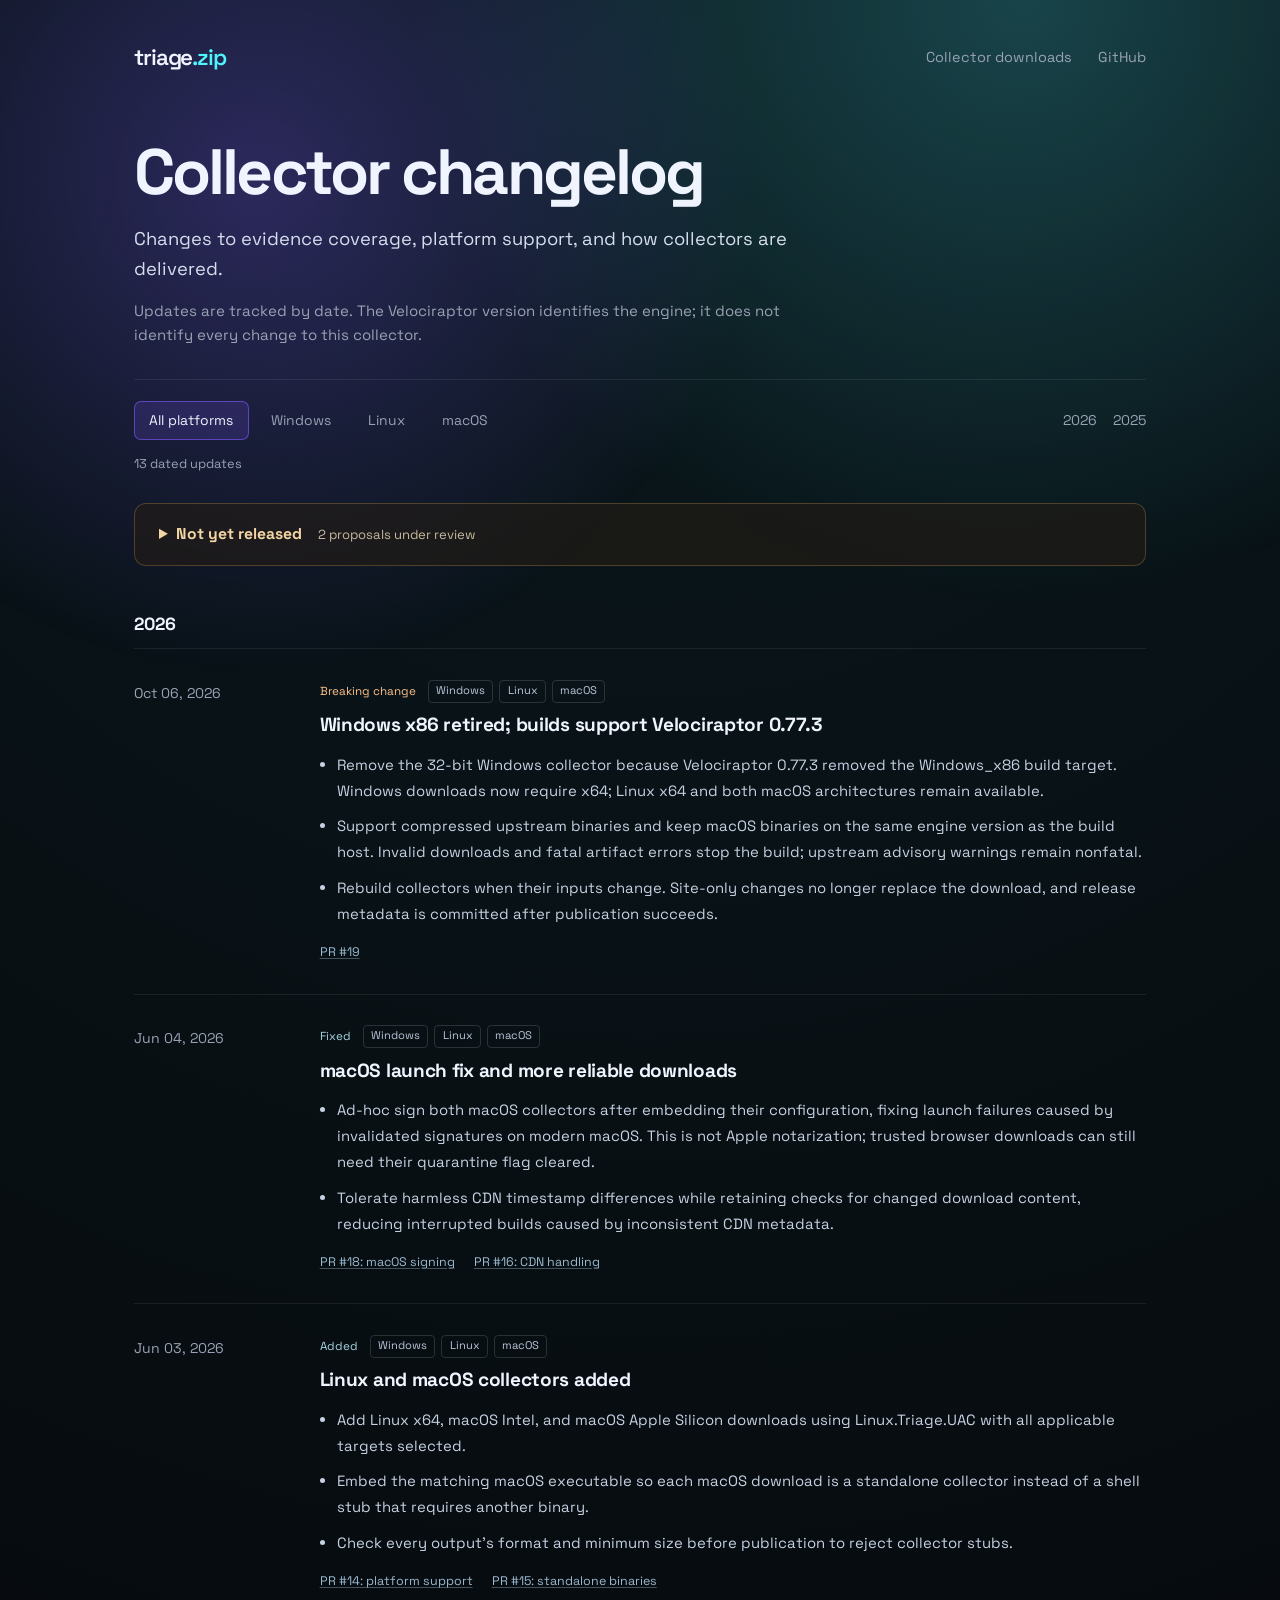
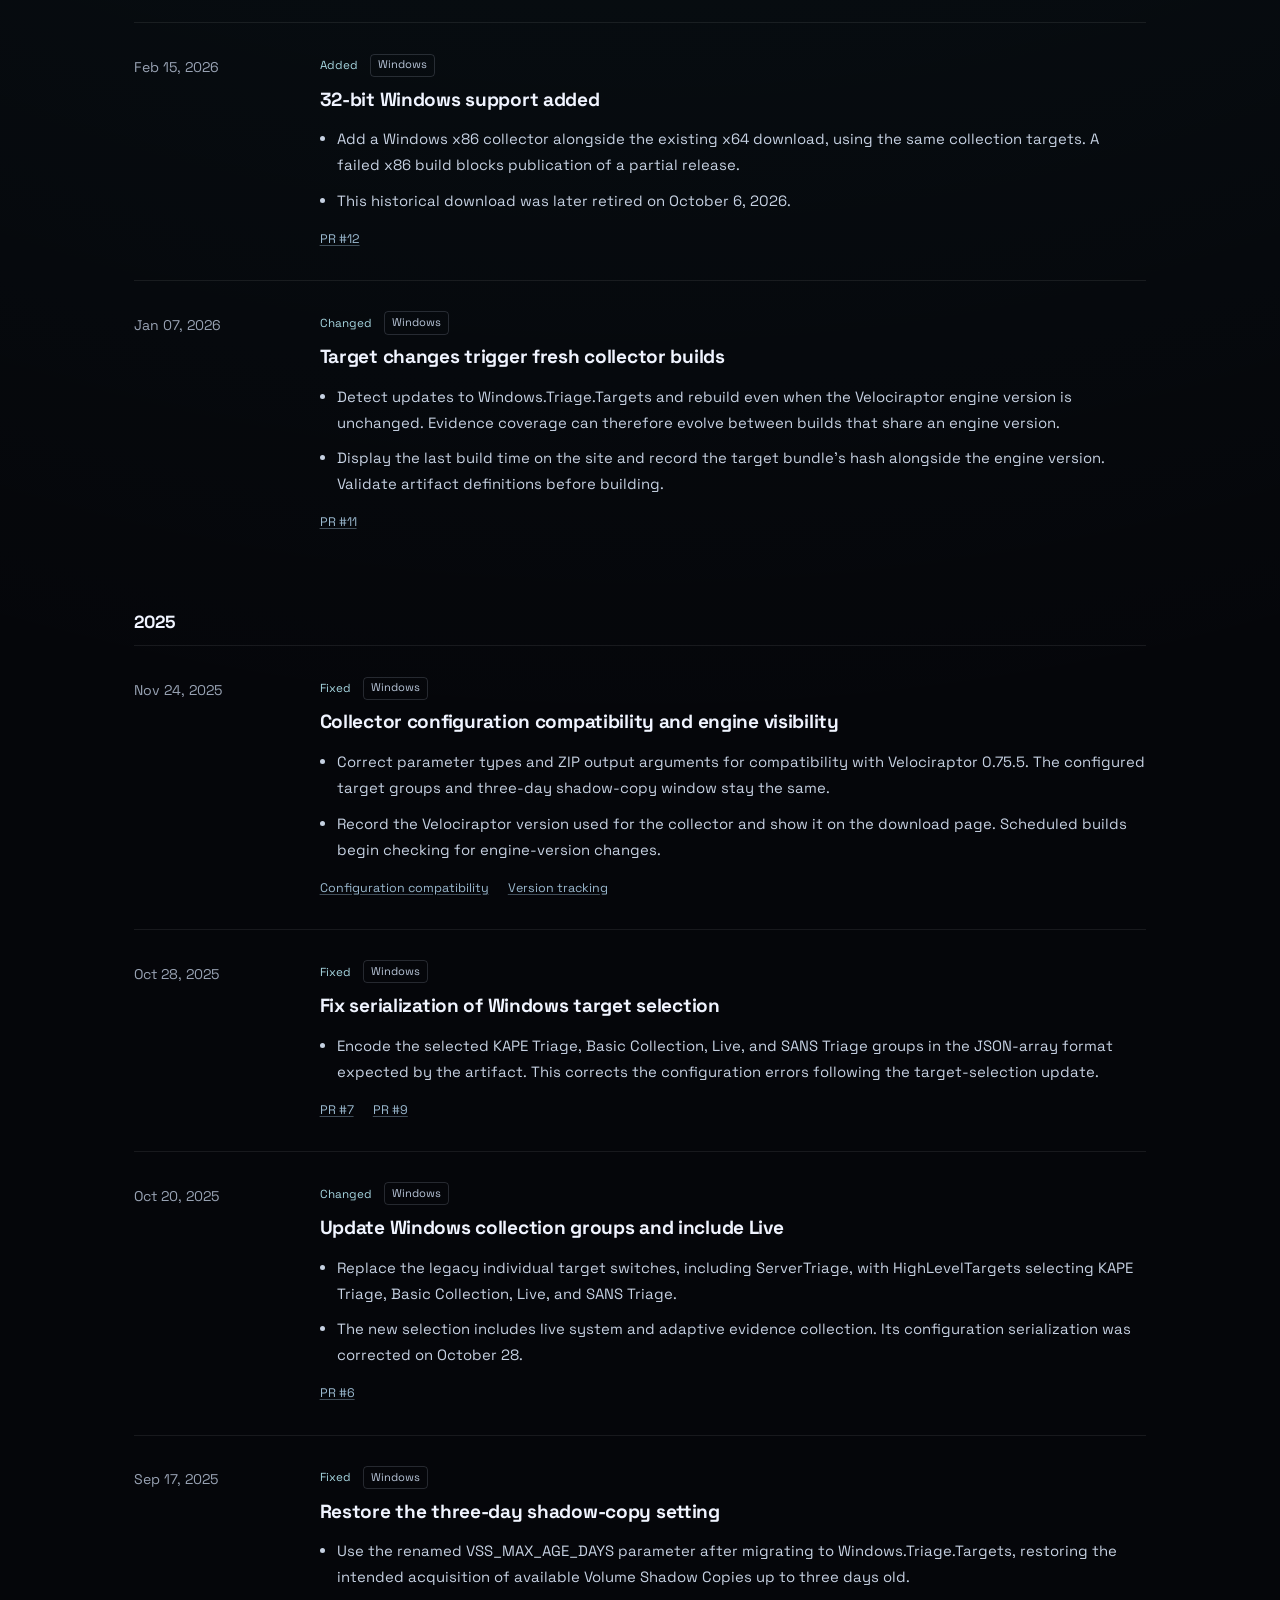
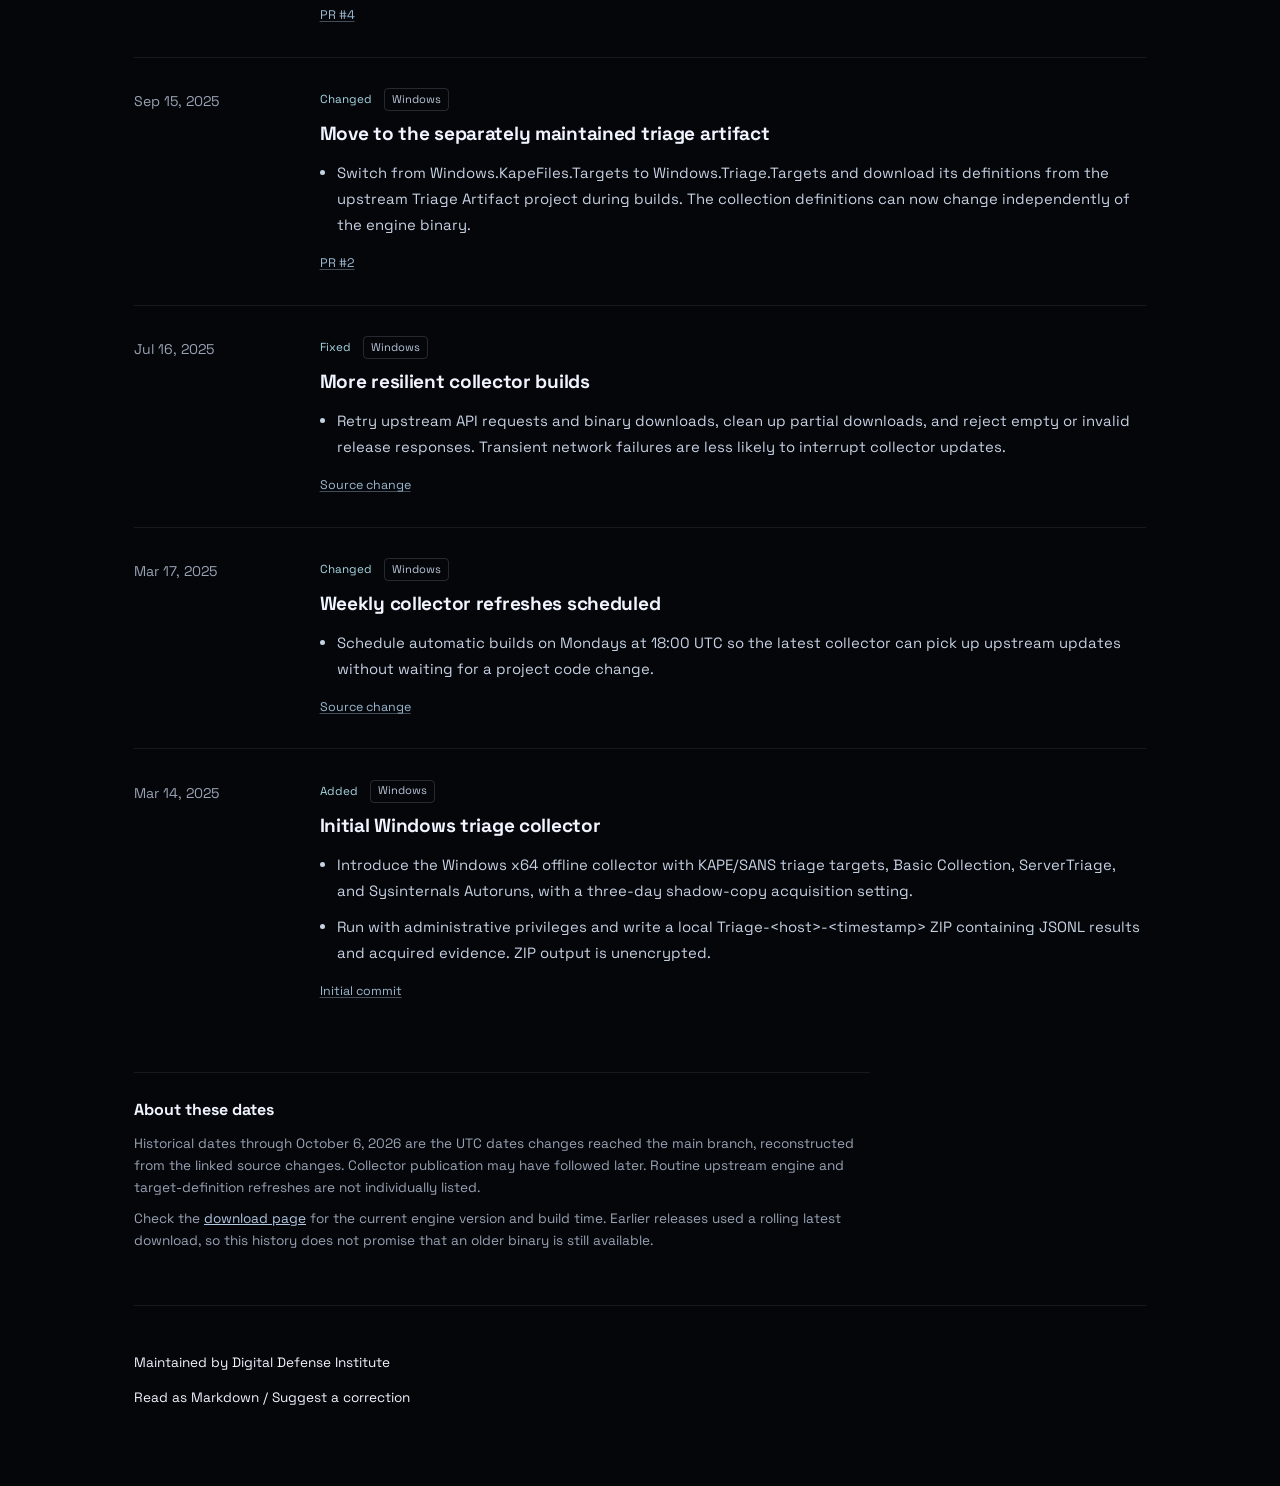
==== changelog.html @ f21c5de2 "Add date-based collector changelog to the hosted site" ====
<!DOCTYPE html>
<!-- Generated by site/render_changelog.py from data/changelog.json. -->
<html lang="en">
<head>
  <meta charset="UTF-8">
  <meta name="viewport" content="width=device-width, initial-scale=1.0">
  <meta name="description" content="Dated changes to triage.zip collector coverage, platform support, and release behavior.">
  <title>Collector changelog | triage.zip</title>
  <link rel="stylesheet" href="css/styles.css">
  <link rel="stylesheet" href="css/changelog.css">
</head>
<body>
  <div class="background-accent"></div>
  <div class="container changelog-container">
    <nav class="changelog-nav" aria-label="Main navigation">
      <a class="changelog-brand" href="index.html">triage<span>.zip</span></a>
      <div><a href="index.html">Collector downloads</a><a href="https://github.com/Digital-Defense-Institute/triage.zip">GitHub</a></div>
    </nav>
    <main id="main-content">
      <header class="changelog-header">
        <h1>Collector changelog</h1>
        <p class="changelog-lede">Changes to evidence coverage, platform support, and how collectors are delivered.</p>
        <p class="changelog-explainer">Updates are tracked by date. The Velociraptor version identifies the engine; it does not identify every change to this collector.</p>
      </header>
      <div class="changelog-toolbar">
        <div class="changelog-filters" role="group" aria-label="Filter changes by platform" hidden><button type="button" data-filter="all" aria-pressed="true">All platforms</button><button type="button" data-filter="windows" aria-pressed="false">Windows</button><button type="button" data-filter="linux" aria-pressed="false">Linux</button><button type="button" data-filter="macos" aria-pressed="false">macOS</button></div>
        <nav class="changelog-years" aria-label="Jump to year"><a href="#year-2026">2026</a><a href="#year-2025">2025</a></nav>
      </div>
      <p class="changelog-count" role="status" aria-live="polite">13 dated updates</p>
      <details class="change-section change-pending">
<summary><strong>Not yet released</strong><span>2 proposals under review</span></summary>
<p class="change-pending-note">These changes are not in the current downloads.</p>
<article class="change-entry change-proposed" id="unreleased-windows-evidence" data-platforms="windows" data-dated="false">
  <div class="change-date"><span>Not yet released</span></div>
  <div class="change-body">
    <div class="change-tags"><span class="change-kind">Proposed</span><span class="change-platform">Windows</span></div>
    <h3><a class="change-permalink" href="#unreleased-windows-evidence">Parsed Windows evidence and download attribution</a></h3>
    <ul><li>Add parsed SRUM, BAM, UserAssist, AppCompatCache, and Amcache results alongside the raw evidence already collected.</li><li>Preserve raw Zone.Identifier streams under user profiles, with a 20-directory recursion limit and a 64 KiB per-stream size selection limit. The stream&#x27;s parent file is not acquired by this pass.</li><li>Hosted Windows tests found small warm-run parser overhead; first-collection timings varied substantially between runners. Workstation impact remains workload-dependent. Broader staging-file acquisition and ListSync/Search exclusions are separate follow-ups awaiting upstream support.</li></ul>
    <div class="change-sources" aria-label="Sources"><a href="https://github.com/Digital-Defense-Institute/triage.zip/issues/20">Issue #20</a></div>
  </div>
</article>
<article class="change-entry change-proposed" id="unreleased-collection-validation" data-platforms="windows linux" data-dated="false">
  <div class="change-date"><span>Not yet released</span></div>
  <div class="change-body">
    <div class="change-tags"><span class="change-kind">Proposed</span><span class="change-platform">Windows</span><span class="change-platform">Linux</span></div>
    <h3><a class="change-permalink" href="#unreleased-collection-validation">Check collection results before publication</a></h3>
    <ul><li>Run the production Windows and Linux collectors on disposable CI runners and validate their resulting evidence archives before publishing a release.</li><li>Require the published executables to match the tested binaries. Collection errors and incomplete evidence can block publication even when the collector exits successfully.</li></ul>
    <div class="change-sources" aria-label="Sources"><a href="https://github.com/Digital-Defense-Institute/triage.zip/pull/21">PR #21 (open)</a></div>
  </div>
</article>
</details>
<section class="change-section change-year" id="year-2026" aria-labelledby="heading-2026"><h2 class="change-year-heading" id="heading-2026">2026</h2>
<article class="change-entry" id="2026-10-06-windows-x86-retired" data-platforms="windows linux macos" data-dated="true">
  <div class="change-date"><time datetime="2026-10-06">Oct 06, 2026</time></div>
  <div class="change-body">
    <div class="change-tags"><span class="change-kind change-breaking">Breaking change</span><span class="change-platform">Windows</span><span class="change-platform">Linux</span><span class="change-platform">macOS</span></div>
    <h3><a class="change-permalink" href="#2026-10-06-windows-x86-retired">Windows x86 retired; builds support Velociraptor 0.77.3</a></h3>
    <ul><li>Remove the 32-bit Windows collector because Velociraptor 0.77.3 removed the Windows_x86 build target. Windows downloads now require x64; Linux x64 and both macOS architectures remain available.</li><li>Support compressed upstream binaries and keep macOS binaries on the same engine version as the build host. Invalid downloads and fatal artifact errors stop the build; upstream advisory warnings remain nonfatal.</li><li>Rebuild collectors when their inputs change. Site-only changes no longer replace the download, and release metadata is committed after publication succeeds.</li></ul>
    <div class="change-sources" aria-label="Sources"><a href="https://github.com/Digital-Defense-Institute/triage.zip/pull/19">PR #19</a></div>
  </div>
</article>
<article class="change-entry" id="2026-06-04-macos-signing" data-platforms="windows linux macos" data-dated="true">
  <div class="change-date"><time datetime="2026-06-04">Jun 04, 2026</time></div>
  <div class="change-body">
    <div class="change-tags"><span class="change-kind">Fixed</span><span class="change-platform">Windows</span><span class="change-platform">Linux</span><span class="change-platform">macOS</span></div>
    <h3><a class="change-permalink" href="#2026-06-04-macos-signing">macOS launch fix and more reliable downloads</a></h3>
    <ul><li>Ad-hoc sign both macOS collectors after embedding their configuration, fixing launch failures caused by invalidated signatures on modern macOS. This is not Apple notarization; trusted browser downloads can still need their quarantine flag cleared.</li><li>Tolerate harmless CDN timestamp differences while retaining checks for changed download content, reducing interrupted builds caused by inconsistent CDN metadata.</li></ul>
    <div class="change-sources" aria-label="Sources"><a href="https://github.com/Digital-Defense-Institute/triage.zip/pull/18">PR #18: macOS signing</a><a href="https://github.com/Digital-Defense-Institute/triage.zip/pull/16">PR #16: CDN handling</a></div>
  </div>
</article>
<article class="change-entry" id="2026-06-03-linux-macos" data-platforms="windows linux macos" data-dated="true">
  <div class="change-date"><time datetime="2026-06-03">Jun 03, 2026</time></div>
  <div class="change-body">
    <div class="change-tags"><span class="change-kind">Added</span><span class="change-platform">Windows</span><span class="change-platform">Linux</span><span class="change-platform">macOS</span></div>
    <h3><a class="change-permalink" href="#2026-06-03-linux-macos">Linux and macOS collectors added</a></h3>
    <ul><li>Add Linux x64, macOS Intel, and macOS Apple Silicon downloads using Linux.Triage.UAC with all applicable targets selected.</li><li>Embed the matching macOS executable so each macOS download is a standalone collector instead of a shell stub that requires another binary.</li><li>Check every output&#x27;s format and minimum size before publication to reject collector stubs.</li></ul>
    <div class="change-sources" aria-label="Sources"><a href="https://github.com/Digital-Defense-Institute/triage.zip/pull/14">PR #14: platform support</a><a href="https://github.com/Digital-Defense-Institute/triage.zip/pull/15">PR #15: standalone binaries</a></div>
  </div>
</article>
<article class="change-entry" id="2026-02-15-windows-x86" data-platforms="windows" data-dated="true">
  <div class="change-date"><time datetime="2026-02-15">Feb 15, 2026</time></div>
  <div class="change-body">
    <div class="change-tags"><span class="change-kind">Added</span><span class="change-platform">Windows</span></div>
    <h3><a class="change-permalink" href="#2026-02-15-windows-x86">32-bit Windows support added</a></h3>
    <ul><li>Add a Windows x86 collector alongside the existing x64 download, using the same collection targets. A failed x86 build blocks publication of a partial release.</li><li>This historical download was later retired on October 6, 2026.</li></ul>
    <div class="change-sources" aria-label="Sources"><a href="https://github.com/Digital-Defense-Institute/triage.zip/pull/12">PR #12</a></div>
  </div>
</article>
<article class="change-entry" id="2026-01-07-target-refreshes" data-platforms="windows" data-dated="true">
  <div class="change-date"><time datetime="2026-01-07">Jan 07, 2026</time></div>
  <div class="change-body">
    <div class="change-tags"><span class="change-kind">Changed</span><span class="change-platform">Windows</span></div>
    <h3><a class="change-permalink" href="#2026-01-07-target-refreshes">Target changes trigger fresh collector builds</a></h3>
    <ul><li>Detect updates to Windows.Triage.Targets and rebuild even when the Velociraptor engine version is unchanged. Evidence coverage can therefore evolve between builds that share an engine version.</li><li>Display the last build time on the site and record the target bundle&#x27;s hash alongside the engine version. Validate artifact definitions before building.</li></ul>
    <div class="change-sources" aria-label="Sources"><a href="https://github.com/Digital-Defense-Institute/triage.zip/pull/11">PR #11</a></div>
  </div>
</article>
</section>
<section class="change-section change-year" id="year-2025" aria-labelledby="heading-2025"><h2 class="change-year-heading" id="heading-2025">2025</h2>
<article class="change-entry" id="2025-11-24-build-compatibility" data-platforms="windows" data-dated="true">
  <div class="change-date"><time datetime="2025-11-24">Nov 24, 2025</time></div>
  <div class="change-body">
    <div class="change-tags"><span class="change-kind">Fixed</span><span class="change-platform">Windows</span></div>
    <h3><a class="change-permalink" href="#2025-11-24-build-compatibility">Collector configuration compatibility and engine visibility</a></h3>
    <ul><li>Correct parameter types and ZIP output arguments for compatibility with Velociraptor 0.75.5. The configured target groups and three-day shadow-copy window stay the same.</li><li>Record the Velociraptor version used for the collector and show it on the download page. Scheduled builds begin checking for engine-version changes.</li></ul>
    <div class="change-sources" aria-label="Sources"><a href="https://github.com/Digital-Defense-Institute/triage.zip/commit/87ef627">Configuration compatibility</a><a href="https://github.com/Digital-Defense-Institute/triage.zip/commit/8bf50c9">Version tracking</a></div>
  </div>
</article>
<article class="change-entry" id="2025-10-28-target-serialization" data-platforms="windows" data-dated="true">
  <div class="change-date"><time datetime="2025-10-28">Oct 28, 2025</time></div>
  <div class="change-body">
    <div class="change-tags"><span class="change-kind">Fixed</span><span class="change-platform">Windows</span></div>
    <h3><a class="change-permalink" href="#2025-10-28-target-serialization">Fix serialization of Windows target selection</a></h3>
    <ul><li>Encode the selected KAPE Triage, Basic Collection, Live, and SANS Triage groups in the JSON-array format expected by the artifact. This corrects the configuration errors following the target-selection update.</li></ul>
    <div class="change-sources" aria-label="Sources"><a href="https://github.com/Digital-Defense-Institute/triage.zip/pull/7">PR #7</a><a href="https://github.com/Digital-Defense-Institute/triage.zip/pull/9">PR #9</a></div>
  </div>
</article>
<article class="change-entry" id="2025-10-20-windows-live" data-platforms="windows" data-dated="true">
  <div class="change-date"><time datetime="2025-10-20">Oct 20, 2025</time></div>
  <div class="change-body">
    <div class="change-tags"><span class="change-kind">Changed</span><span class="change-platform">Windows</span></div>
    <h3><a class="change-permalink" href="#2025-10-20-windows-live">Update Windows collection groups and include Live</a></h3>
    <ul><li>Replace the legacy individual target switches, including ServerTriage, with HighLevelTargets selecting KAPE Triage, Basic Collection, Live, and SANS Triage.</li><li>The new selection includes live system and adaptive evidence collection. Its configuration serialization was corrected on October 28.</li></ul>
    <div class="change-sources" aria-label="Sources"><a href="https://github.com/Digital-Defense-Institute/triage.zip/pull/6">PR #6</a></div>
  </div>
</article>
<article class="change-entry" id="2025-09-17-shadow-copies" data-platforms="windows" data-dated="true">
  <div class="change-date"><time datetime="2025-09-17">Sep 17, 2025</time></div>
  <div class="change-body">
    <div class="change-tags"><span class="change-kind">Fixed</span><span class="change-platform">Windows</span></div>
    <h3><a class="change-permalink" href="#2025-09-17-shadow-copies">Restore the three-day shadow-copy setting</a></h3>
    <ul><li>Use the renamed VSS_MAX_AGE_DAYS parameter after migrating to Windows.Triage.Targets, restoring the intended acquisition of available Volume Shadow Copies up to three days old.</li></ul>
    <div class="change-sources" aria-label="Sources"><a href="https://github.com/Digital-Defense-Institute/triage.zip/pull/4">PR #4</a></div>
  </div>
</article>
<article class="change-entry" id="2025-09-15-triage-targets" data-platforms="windows" data-dated="true">
  <div class="change-date"><time datetime="2025-09-15">Sep 15, 2025</time></div>
  <div class="change-body">
    <div class="change-tags"><span class="change-kind">Changed</span><span class="change-platform">Windows</span></div>
    <h3><a class="change-permalink" href="#2025-09-15-triage-targets">Move to the separately maintained triage artifact</a></h3>
    <ul><li>Switch from Windows.KapeFiles.Targets to Windows.Triage.Targets and download its definitions from the upstream Triage Artifact project during builds. The collection definitions can now change independently of the engine binary.</li></ul>
    <div class="change-sources" aria-label="Sources"><a href="https://github.com/Digital-Defense-Institute/triage.zip/pull/2">PR #2</a></div>
  </div>
</article>
<article class="change-entry" id="2025-07-16-download-retries" data-platforms="windows" data-dated="true">
  <div class="change-date"><time datetime="2025-07-16">Jul 16, 2025</time></div>
  <div class="change-body">
    <div class="change-tags"><span class="change-kind">Fixed</span><span class="change-platform">Windows</span></div>
    <h3><a class="change-permalink" href="#2025-07-16-download-retries">More resilient collector builds</a></h3>
    <ul><li>Retry upstream API requests and binary downloads, clean up partial downloads, and reject empty or invalid release responses. Transient network failures are less likely to interrupt collector updates.</li></ul>
    <div class="change-sources" aria-label="Sources"><a href="https://github.com/Digital-Defense-Institute/triage.zip/commit/dd1fe32">Source change</a></div>
  </div>
</article>
<article class="change-entry" id="2025-03-17-scheduled-builds" data-platforms="windows" data-dated="true">
  <div class="change-date"><time datetime="2025-03-17">Mar 17, 2025</time></div>
  <div class="change-body">
    <div class="change-tags"><span class="change-kind">Changed</span><span class="change-platform">Windows</span></div>
    <h3><a class="change-permalink" href="#2025-03-17-scheduled-builds">Weekly collector refreshes scheduled</a></h3>
    <ul><li>Schedule automatic builds on Mondays at 18:00 UTC so the latest collector can pick up upstream updates without waiting for a project code change.</li></ul>
    <div class="change-sources" aria-label="Sources"><a href="https://github.com/Digital-Defense-Institute/triage.zip/commit/b34e7cb">Source change</a></div>
  </div>
</article>
<article class="change-entry" id="2025-03-14-initial-collector" data-platforms="windows" data-dated="true">
  <div class="change-date"><time datetime="2025-03-14">Mar 14, 2025</time></div>
  <div class="change-body">
    <div class="change-tags"><span class="change-kind">Added</span><span class="change-platform">Windows</span></div>
    <h3><a class="change-permalink" href="#2025-03-14-initial-collector">Initial Windows triage collector</a></h3>
    <ul><li>Introduce the Windows x64 offline collector with KAPE/SANS triage targets, Basic Collection, ServerTriage, and Sysinternals Autoruns, with a three-day shadow-copy acquisition setting.</li><li>Run with administrative privileges and write a local Triage-&lt;host&gt;-&lt;timestamp&gt; ZIP containing JSONL results and acquired evidence. ZIP output is unencrypted.</li></ul>
    <div class="change-sources" aria-label="Sources"><a href="https://github.com/Digital-Defense-Institute/triage.zip/commit/fdd9457">Initial commit</a></div>
  </div>
</article>
</section>
      <aside class="changelog-history-note" aria-label="About this history">
        <h2>About these dates</h2>
        <p>Historical dates through October 6, 2026 are the UTC dates changes reached the main branch, reconstructed from the linked source changes. Collector publication may have followed later. Routine upstream engine and target-definition refreshes are not individually listed.</p>
        <p>Check the <a href="index.html">download page</a> for the current engine version and build time. Earlier releases used a rolling latest download, so this history does not promise that an older binary is still available.</p>
      </aside>
    </main>
    <footer><p>Maintained by <a href="https://digitaldefenseinstitute.com/">Digital Defense Institute</a></p><p><a href="CHANGELOG.md">Read as Markdown</a> <span aria-hidden="true">/</span> <a href="https://github.com/Digital-Defense-Institute/triage.zip/issues/new/choose">Suggest a correction</a></p></footer>
  </div>
  <script src="js/changelog.js" defer></script>
</body>
</html>
---- css/styles.css ----
@import url('https://fonts.googleapis.com/css2?family=Space+Grotesk:wght@400;500;600&display=swap');

:root {
    --bg: #05060a;
    --bg-alt: #0d1117;
    --surface: #101827;
    --surface-light: #152238;
    --card-border: rgba(255, 255, 255, 0.08);
    --text: #f0f4ff;
    --muted: #98a2b3;
    --primary: #7f5bff;
    --primary-accent: #4ff4ff;
    --shadow: 0 25px 60px rgba(5, 6, 10, 0.55);
}

* {
    box-sizing: border-box;
}

body {
    font-family: 'Space Grotesk', system-ui, -apple-system, BlinkMacSystemFont, 'Segoe UI', sans-serif;
    margin: 0;
    min-height: 100vh;
    background: radial-gradient(circle at top, rgba(79, 244, 255, 0.08), transparent 50%), var(--bg);
    color: var(--text);
    line-height: 1.6;
    position: relative;
}

.background-accent {
    position: fixed;
    inset: 0;
    background: radial-gradient(circle at 20% 20%, rgba(127, 91, 255, 0.35), transparent 40%),
                radial-gradient(circle at 80% 0%, rgba(79, 244, 255, 0.25), transparent 45%);
    pointer-events: none;
    opacity: 0.85;
}

.container {
    position: relative;
    max-width: 1100px;
    margin: 0 auto;
    padding: 3.5rem 1.5rem 4rem;
    z-index: 1;
}

.hero {
    display: grid;
    grid-template-columns: minmax(0, 2fr) minmax(250px, 1fr);
    gap: 3rem;
    padding: 3.5rem;
    background: linear-gradient(160deg, rgba(28, 45, 92, 0.9), rgba(6, 6, 14, 0.92));
    border: 1px solid var(--card-border);
    border-radius: 28px;
    box-shadow: var(--shadow);
    backdrop-filter: blur(24px);
}

.hero-left {
    display: flex;
    flex-direction: column;
}

.hero-left h1 {
    font-size: clamp(2.8rem, 5vw, 3.8rem);
    margin: 0.3rem 0 0.8rem;
    letter-spacing: -0.02em;
}

.eyebrow {
    text-transform: uppercase;
    letter-spacing: 0.25em;
    color: var(--primary-accent);
    font-size: 0.85rem;
    margin: 0;
}

.eyebrow-highlight {
    color: var(--text);
    font-weight: 600;
    letter-spacing: 0.05em;
}

.eyebrow a {
    color: inherit;
    text-decoration: none;
    border-bottom: 1px solid transparent;
}

.eyebrow a:hover {
    border-color: currentColor;
}

.lede {
    font-size: 1.2rem;
    color: var(--muted);
    max-width: 520px;
    margin-bottom: 2rem;
}

/* ── Platform download tiles ── */

.hero-actions {
    display: flex;
    flex-direction: column;
    gap: 1rem;
    margin-bottom: 2rem;
}

.platform-downloads {
    display: flex;
    flex-wrap: wrap;
    gap: 0.6rem;
}

.collector-links {
    display: flex;
    flex-wrap: wrap;
    gap: 0.75rem;
}

.collector-links .button {
    flex: 1 1 180px;
    padding: 0.8rem 1rem;
    font-size: 0.9rem;
}

.collector-links a:focus-visible {
    outline: 2px solid var(--primary-accent);
    outline-offset: 4px;
}

.platform-group {
    display: flex;
    align-items: center;
    gap: 0.75rem;
    padding: 0.7rem 1.1rem;
    border-radius: 14px;
    border: 1px solid rgba(255, 255, 255, 0.12);
    background: rgba(255, 255, 255, 0.04);
    text-decoration: none;
    color: var(--text);
    transition: border-color 0.2s ease, background 0.2s ease, transform 0.2s ease;
    cursor: pointer;
}

.platform-group:hover {
    border-color: var(--primary-accent);
    background: rgba(79, 244, 255, 0.06);
    transform: translateY(-1px);
}

.platform-icon {
    width: 32px;
    height: 32px;
    border-radius: 8px;
    background: rgba(127, 91, 255, 0.2);
    display: flex;
    align-items: center;
    justify-content: center;
    font-size: 1rem;
    color: var(--primary-accent);
    flex-shrink: 0;
}

.platform-info {
    display: flex;
    flex-direction: column;
    line-height: 1.3;
}

.platform-info strong {
    font-size: 0.9rem;
    font-weight: 600;
}

.platform-info span {
    font-size: 0.75rem;
    color: var(--muted);
    text-transform: uppercase;
    letter-spacing: 0.1em;
}

/* ── Platform badges ── */

.platform-badges {
    display: flex;
    flex-wrap: wrap;
    gap: 0.5rem;
    margin-top: 0.5rem;
}

.platform-badge {
    display: inline-flex;
    align-items: center;
    gap: 0.4rem;
    padding: 0.35rem 0.7rem;
    border-radius: 8px;
    background: rgba(127, 91, 255, 0.12);
    border: 1px solid rgba(127, 91, 255, 0.25);
    font-size: 0.85rem;
    font-weight: 500;
    color: var(--text);
}

.platform-badge i {
    color: var(--primary-accent);
    font-size: 0.8rem;
}

/* ── Hero right / status ── */

.hero-right {
    display: flex;
    align-items: center;
    justify-content: center;
}

.button {
    display: inline-flex;
    align-items: center;
    justify-content: center;
    padding: 0.95rem 1.75rem;
    border-radius: 999px;
    border: 1px solid transparent;
    font-weight: 600;
    text-decoration: none;
    color: var(--text);
    transition: transform 0.2s ease, box-shadow 0.2s ease, border-color 0.2s ease;
}

.button.primary {
    background: linear-gradient(120deg, var(--primary), #6040dd);
    box-shadow: 0 15px 30px rgba(127, 91, 255, 0.35);
}

.button.secondary {
    background: transparent;
    border-color: rgba(255, 255, 255, 0.4);
}

.button.ghost {
    border-color: rgba(255, 255, 255, 0.25);
    background: rgba(255, 255, 255, 0.04);
}

.button:hover {
    transform: translateY(-2px);
    box-shadow: 0 20px 35px rgba(0, 0, 0, 0.45);
}

.status-card {
    background: var(--surface);
    border-radius: 20px;
    padding: 1.75rem;
    border: 1px solid var(--card-border);
    box-shadow: var(--shadow);
    text-align: left;
    display: flex;
    flex-direction: column;
    gap: 0.75rem;
    align-self: center;
}

.status-card img {
    width: 100%;
    border-radius: 12px;
    align-self: stretch;
    display: block;
}

.hero-details {
    display: grid;
    grid-template-columns: repeat(auto-fit, minmax(180px, 1fr));
    gap: 1.5rem;
    margin: 1.75rem 0 2.5rem;
}

.detail-card {
    padding: 1.25rem 1.5rem;
    border-radius: 18px;
    border: 1px solid var(--card-border);
    background: rgba(10, 12, 24, 0.85);
    box-shadow: var(--shadow);
}

.detail-card span {
    display: block;
    font-size: 0.8rem;
    text-transform: uppercase;
    letter-spacing: 0.2em;
    color: var(--muted);
}

.detail-card p {
    margin: 0.35rem 0 0;
    font-size: 1.2rem;
    font-weight: 600;
}

.version-card span {
    letter-spacing: 0.18em;
}

.version-pill {
    display: inline-flex;
    align-items: center;
    justify-content: flex-start;
    width: 100%;
    padding: 0.55rem 0.9rem;
    border-radius: 12px;
    border: 1px solid rgba(79, 244, 255, 0.4);
    background: rgba(79, 244, 255, 0.08);
    color: var(--text);
    font-size: 1rem;
    letter-spacing: 0.15em;
}

.build-meta {
    display: block;
    margin-top: 0.65rem;
    padding-top: 0.65rem;
    border-top: 1px solid rgba(255, 255, 255, 0.08);
    font-size: 0.75rem;
    color: var(--muted);
    font-weight: 500;
    letter-spacing: 0.02em;
}

.status-label {
    text-transform: uppercase;
    letter-spacing: 0.2em;
    font-size: 0.8rem;
    color: var(--muted);
    margin: 0;
}

.status-note {
    font-size: 0.9rem;
    color: var(--muted);
    margin: 0;
}

.cards-container {
    display: grid;
    grid-template-columns: repeat(auto-fit, minmax(280px, 1fr));
    align-items: start;
    gap: 1.5rem;
    margin: 3rem 0 2rem;
}

.card {
    background: var(--surface-light);
    border-radius: 22px;
    padding: 2rem;
    border: 1px solid var(--card-border);
    box-shadow: var(--shadow);
}

.card h2 {
    margin-top: 0;
    font-size: 1.3rem;
}

.card ul {
    list-style: none;
    padding: 0;
    margin: 1rem 0 1.5rem;
}

.card li {
    display: grid;
    grid-template-columns: auto 1fr;
    align-items: center;
    gap: 0.75rem;
    padding: 0.65rem 0;
    border-bottom: 1px solid rgba(255, 255, 255, 0.06);
}

.link-label {
    font-size: 0.75rem;
    letter-spacing: 0.2em;
    text-transform: uppercase;
    color: var(--primary-accent);
    border: 1px solid rgba(79, 244, 255, 0.3);
    padding: 0.15rem 0.5rem;
    border-radius: 999px;
}

.card a {
    color: var(--text);
    text-decoration: none;
    border-bottom: 1px solid transparent;
}

.card a:hover {
    border-color: var(--primary-accent);
}

.muted {
    color: var(--muted);
}

/* ── Artifact tabs (CSS-only) ── */

.artifact-tabs {
    margin-top: 1rem;
}

.artifact-tabs input[type="radio"] {
    position: absolute;
    opacity: 0;
    pointer-events: none;
}

.artifact-tabs label {
    display: inline-flex;
    align-items: center;
    gap: 0.4rem;
    padding: 0.55rem 1rem;
    border-radius: 10px 10px 0 0;
    font-size: 0.85rem;
    font-weight: 600;
    color: var(--muted);
    cursor: pointer;
    border: 1px solid transparent;
    border-bottom: none;
    background: transparent;
    transition: color 0.2s ease, background 0.2s ease;
}

.artifact-tabs label:hover {
    color: var(--text);
}

.artifact-tabs input[type="radio"]:checked + label {
    color: var(--primary-accent);
    background: rgba(79, 244, 255, 0.06);
    border-color: var(--card-border);
}

.tab-panel {
    display: none;
    border-top: 1px solid var(--card-border);
    padding-top: 0.5rem;
}

#tab-windows:checked ~ #panel-windows,
#tab-linux:checked ~ #panel-linux,
#tab-macos:checked ~ #panel-macos,
#howto-windows:checked ~ #howto-panel-windows,
#howto-linux:checked ~ #howto-panel-linux,
#howto-macos:checked ~ #howto-panel-macos {
    display: block;
}

/* ── Instructions ── */

.instructions .steps {
    list-style: none;
    padding: 0;
    margin: 1rem 0 0;
    display: flex;
    flex-direction: column;
    gap: 1rem;
}

.instructions .steps li {
    display: flex;
    gap: 1rem;
    align-items: flex-start;
    padding-bottom: 1rem;
    border-bottom: 1px solid rgba(255, 255, 255, 0.08);
}

.instructions .steps li:last-child {
    border-bottom: none;
    padding-bottom: 0;
}

.step-label {
    width: 36px;
    height: 36px;
    border-radius: 12px;
    background: rgba(127, 91, 255, 0.25);
    display: flex;
    align-items: center;
    justify-content: center;
    font-weight: 600;
    color: var(--primary-accent);
}

.instructions strong {
    font-size: 1rem;
}

.instructions p {
    margin: 0.2rem 0 0;
    color: var(--muted);
}

.tip {
    margin-top: 1.5rem;
    padding: 0.9rem 1.1rem;
    border-radius: 14px;
    background: rgba(79, 244, 255, 0.08);
    border: 1px solid rgba(79, 244, 255, 0.3);
    font-size: 0.95rem;
}

.slim-tip {
    padding: 0.7rem 0.9rem;
    font-size: 0.9rem;
}

.instructions p code {
    font-family: ui-monospace, SFMono-Regular, 'SF Mono', Menlo, Consolas, monospace;
    font-size: 0.85em;
    color: #cfe9ee;
    background: rgba(79, 244, 255, 0.08);
    padding: 0.05rem 0.35rem;
    border-radius: 5px;
    word-break: break-word;
}

.cmd {
    display: block;
    margin-top: 0.7rem;
    padding: 0.6rem 0.75rem;
    border-radius: 10px;
    background: rgba(2, 6, 16, 0.55);
    border: 1px solid rgba(79, 244, 255, 0.18);
    color: #cfe9ee;
    font-family: ui-monospace, SFMono-Regular, 'SF Mono', Menlo, Consolas, monospace;
    font-size: 0.82rem;
    line-height: 1.5;
    white-space: pre-wrap;
    word-break: break-word;
    overflow-x: auto;
    user-select: all;
}

.features {
    display: grid;
    grid-template-columns: repeat(auto-fit, minmax(220px, 1fr));
    gap: 1.5rem;
    margin-bottom: 3rem;
}

.feature-card {
    padding: 1.8rem;
    background: rgba(10, 13, 28, 0.85);
    border: 1px solid var(--card-border);
    border-radius: 20px;
    box-shadow: var(--shadow);
}

.icon-circle {
    width: 48px;
    height: 48px;
    border-radius: 16px;
    background: rgba(127, 91, 255, 0.15);
    display: flex;
    align-items: center;
    justify-content: center;
    color: var(--primary-accent);
    font-size: 1.1rem;
    margin-bottom: 1rem;
}

.cta {
    margin-top: 2rem;
    padding: 2rem 2.5rem;
    border-radius: 22px;
    border: 1px solid var(--card-border);
    background: linear-gradient(140deg, rgba(127, 91, 255, 0.2), rgba(79, 244, 255, 0.15));
    display: flex;
    align-items: center;
    justify-content: space-between;
    gap: 2rem;
    flex-wrap: wrap;
}

.course-cta {
    margin-top: 1.5rem;
    padding: 2rem 2.5rem;
    border-radius: 22px;
    border: 1px solid var(--card-border);
    background: rgba(8, 12, 28, 0.85);
    display: flex;
    align-items: center;
    justify-content: space-between;
    gap: 2rem;
    flex-wrap: wrap;
    box-shadow: var(--shadow);
}

.noscript-warning {
    margin: 1.5rem auto 0;
    max-width: 640px;
    padding: 0.9rem 1.2rem;
    border-radius: 16px;
    background: rgba(255, 193, 59, 0.15);
    border: 1px solid rgba(255, 193, 59, 0.4);
    color: #ffe5b4;
    text-align: center;
    font-size: 0.9rem;
}
footer {
    text-align: center;
    margin-top: 3rem;
    border-top: 1px solid rgba(255, 255, 255, 0.08);
    padding-top: 2rem;
    font-size: 0.95rem;
}

footer .fa-heart {
    color: var(--primary-accent);
}

footer a {
    color: var(--text);
    text-decoration: none;
    border-bottom: 1px solid transparent;
}

footer a:hover {
    color: var(--primary-accent);
    border-color: var(--primary-accent);
}

.social-icons {
    margin-top: 1rem;
}

.social-icons a {
    margin: 0 0.45rem;
    color: var(--text);
    opacity: 0.8;
    transition: opacity 0.2s ease, transform 0.2s ease;
}

.social-icons a:hover {
    opacity: 1;
    transform: translateY(-2px);
    color: var(--primary-accent);
}

@media (max-width: 768px) {
    .hero {
        grid-template-columns: 1fr;
        padding: 2.5rem;
    }
}
---- css/changelog.css ----
.changelog-container { max-width: 1060px; padding-top: 1.75rem; }
.changelog-nav { display: flex; align-items: center; justify-content: space-between; gap: 1rem; padding: .75rem 0 2.8rem; }
.changelog-nav a { color: var(--muted); text-decoration: none; font-size: .9rem; }
.changelog-nav > div { display: flex; gap: 1.65rem; }
.changelog-nav .changelog-brand { color: var(--text); font-size: 1.4rem; font-weight: 600; letter-spacing: -.05em; }
.changelog-brand span { color: var(--primary-accent); }
.changelog-nav a:hover, .change-permalink:hover { color: var(--primary-accent); }
.changelog-header { max-width: 760px; padding: 1rem 0 2rem; }
.changelog-header h1 { font-size: clamp(2.4rem, 6vw, 4rem); line-height: 1.12; letter-spacing: -.045em; margin: 0 0 1rem; }
.changelog-lede { font-size: 1.15rem; color: #d5deee; max-width: 42rem; margin: 0 0 1rem; }
.changelog-explainer { max-width: 43rem; color: var(--muted); font-size: .94rem; margin: 0; }
.changelog-toolbar { display: flex; justify-content: space-between; align-items: center; gap: 1rem; border-top: 1px solid var(--card-border); padding-top: 1.3rem; }
.changelog-filters { display: flex; gap: .4rem; flex-wrap: wrap; }
.changelog-filters button { font: inherit; font-size: .87rem; padding: .45rem .9rem; border: 1px solid transparent; border-radius: 7px; color: var(--muted); background: transparent; cursor: pointer; }
.changelog-filters button:hover { color: var(--text); background: rgba(255,255,255,.05); }
.changelog-filters button[aria-pressed="true"] { color: var(--text); border-color: rgba(127,91,255,.6); background: rgba(127,91,255,.17); }
.changelog-years { display: flex; gap: 1rem; }
.changelog-years a { font-size: .88rem; text-decoration: none; color: var(--muted); }
.changelog-years a:hover { color: var(--primary-accent); }
.changelog-count { font-size: .8rem; color: var(--muted); margin: .9rem 0 1.75rem; }
.change-section { margin-bottom: 2.5rem; }
.change-pending { background: rgba(35,29,22,.65); border: 1px solid rgba(217,166,82,.28); border-radius: 12px; padding: 1.15rem 1.5rem; }
.change-pending summary { color: #f4d6a4; cursor: pointer; font-size: .98rem; }
.change-pending summary span { display: inline-block; font-size: .82rem; margin-left: 1rem; color: #c6b99f; }
.change-pending-note { font-size: .9rem; color: #c6b99f; margin: 1rem 0; }
.change-entry { display: grid; grid-template-columns: 10rem minmax(0,1fr); gap: 1.6rem; padding: 1.9rem 0; border-top: 1px solid var(--card-border); scroll-margin-top: 1.5rem; }
.change-date { font-size: .88rem; color: var(--muted); padding-top: .15rem; }
.change-proposed .change-date { color: #d8bc8d; font-size: .82rem; }
.change-tags { display: flex; flex-wrap: wrap; gap: .4rem; align-items: center; margin-bottom: .6rem; }
.change-kind { font-size: .73rem; color: #a8d8e2; margin-right: .35rem; }
.change-proposed .change-kind { color: #f4d6a4; }
.change-breaking { color: #ffc28a; }
.change-platform { font-size: .7rem; padding: .1rem .45rem; border: 1px solid rgba(152,162,179,.23); border-radius: 4px; color: #b9c6d9; }
.change-body h3 { font-size: 1.19rem; line-height: 1.4; letter-spacing: -.015em; margin: 0 0 .8rem; }
.change-permalink { color: var(--text); text-decoration: none; }
.change-body ul { margin: 0; padding-left: 1.1rem; color: #c6d1e2; font-size: .93rem; line-height: 1.75; }
.change-body li + li { margin-top: .6rem; }
.change-sources { display: flex; flex-wrap: wrap; gap: .5rem 1.2rem; margin-top: 1rem; }
.change-sources a { font-size: .78rem; color: #9bb9cf; text-decoration-color: rgba(155,185,207,.4); text-underline-offset: .2em; }
.change-sources a:hover { color: var(--primary-accent); }
.change-year-heading { font-size: 1.1rem; color: var(--text); margin: 0 0 .6rem; padding-top: .25rem; }
.change-year { scroll-margin-top: 1rem; }
.changelog-history-note { padding: 1.5rem 0; max-width: 46rem; border-top: 1px solid var(--card-border); }
.changelog-history-note h2 { font-size: 1rem; margin: 0 0 .65rem; }
.changelog-history-note p { color: var(--muted); font-size: .85rem; margin: .6rem 0; }
.changelog-history-note a { color: #b2c8e3; }
.changelog-container footer { font-size: .85rem; text-align: left; margin-top: 1.25rem; }
.changelog-container a:focus-visible, .changelog-container button:focus-visible, .changelog-container summary:focus-visible { outline: 2px solid var(--primary-accent); outline-offset: 5px; }
.changelog-container [hidden] { display: none !important; }
@media (max-width: 640px) {
  .changelog-container { padding: 1.2rem 1.1rem 2.5rem; }
  .changelog-nav { padding-bottom: 1.6rem; align-items: flex-start; }
  .changelog-nav > div { gap: .5rem; flex-direction: column; align-items: flex-end; }
  .changelog-nav > div a { font-size: .8rem; }
  .changelog-header { padding-top: .7rem; }
  .changelog-lede { font-size: 1.02rem; }
  .changelog-toolbar { flex-wrap: wrap; }
  .changelog-years { width: 100%; }
  .changelog-filters { gap: .2rem; }
  .changelog-filters button { padding: .45rem .65rem; font-size: .8rem; }
  .change-entry { grid-template-columns: 1fr; gap: .65rem; padding: 1.5rem 0; }
  .change-date { font-size: .81rem; }
  .change-body h3 { font-size: 1.1rem; }
  .change-body ul { font-size: .88rem; }
  .change-pending { padding: 1rem 1.1rem; }
  .change-pending summary span { margin: .25rem 0 0 1rem; }
}
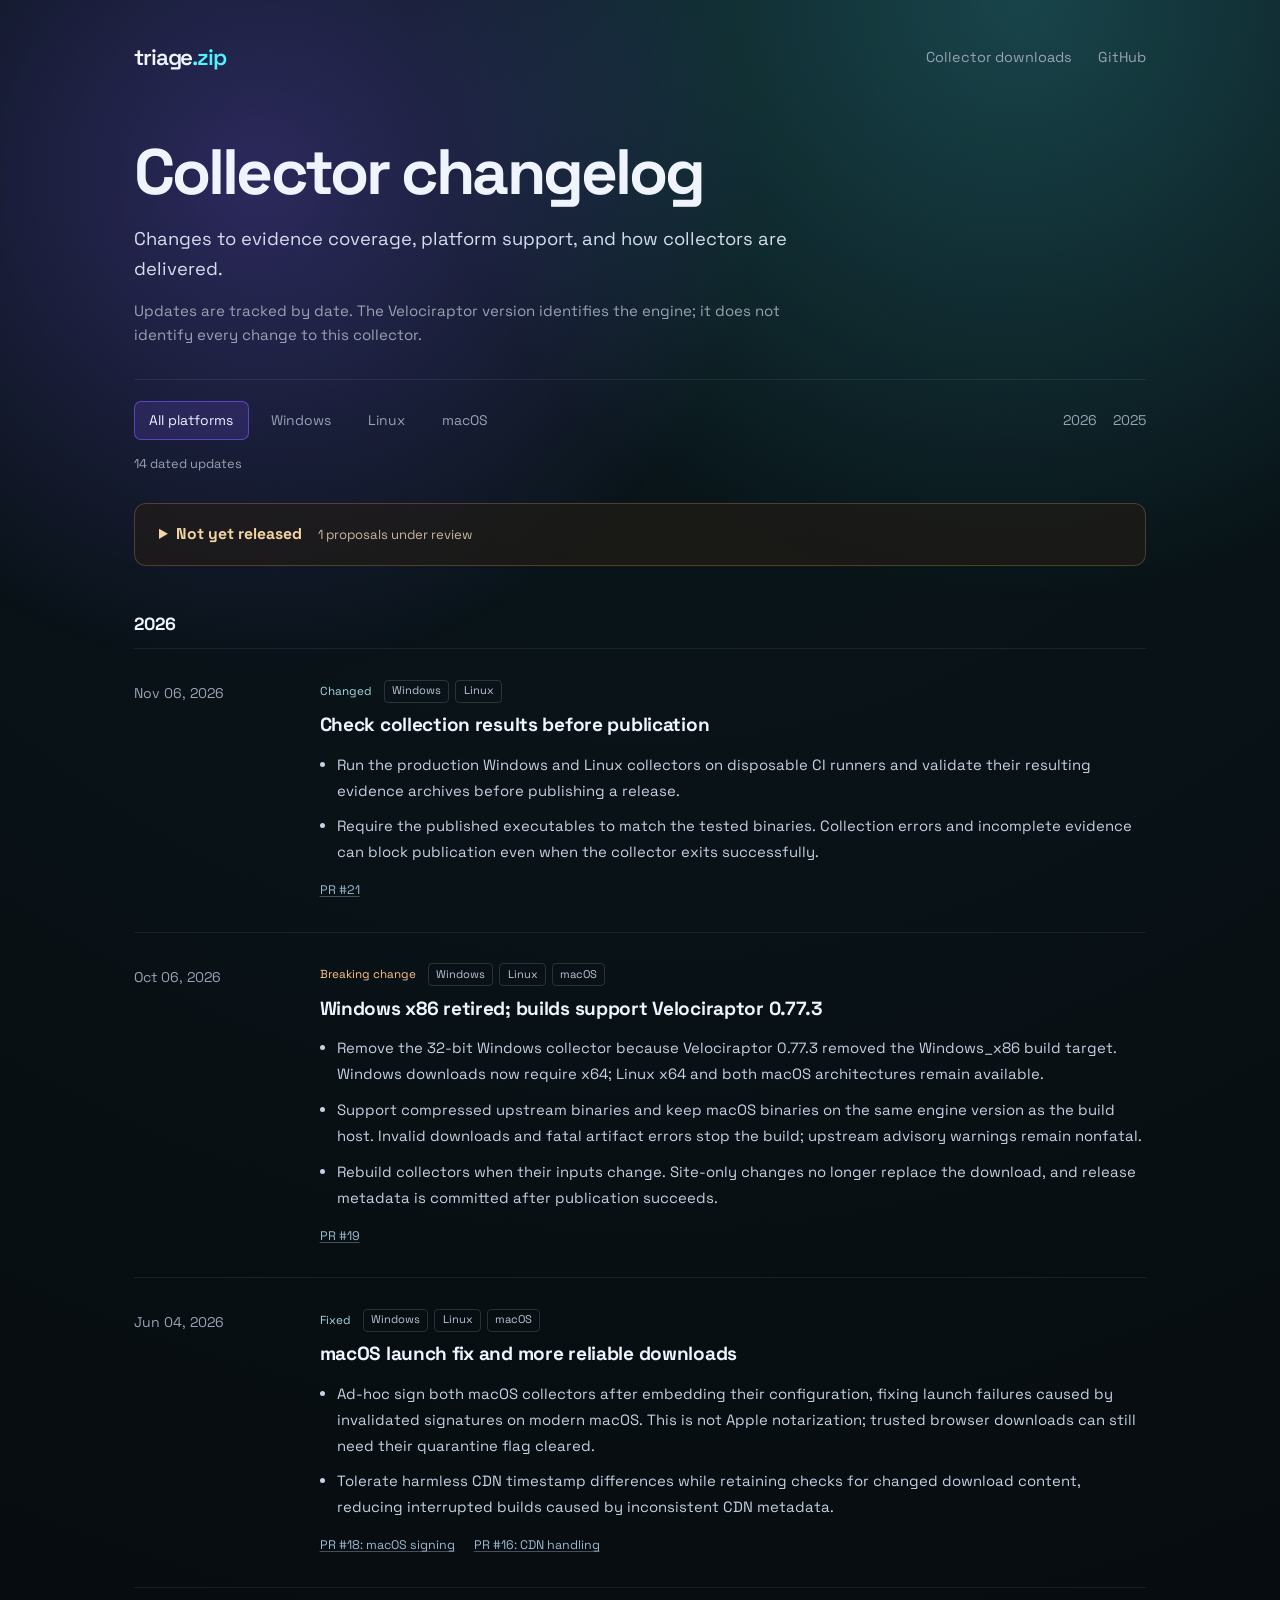
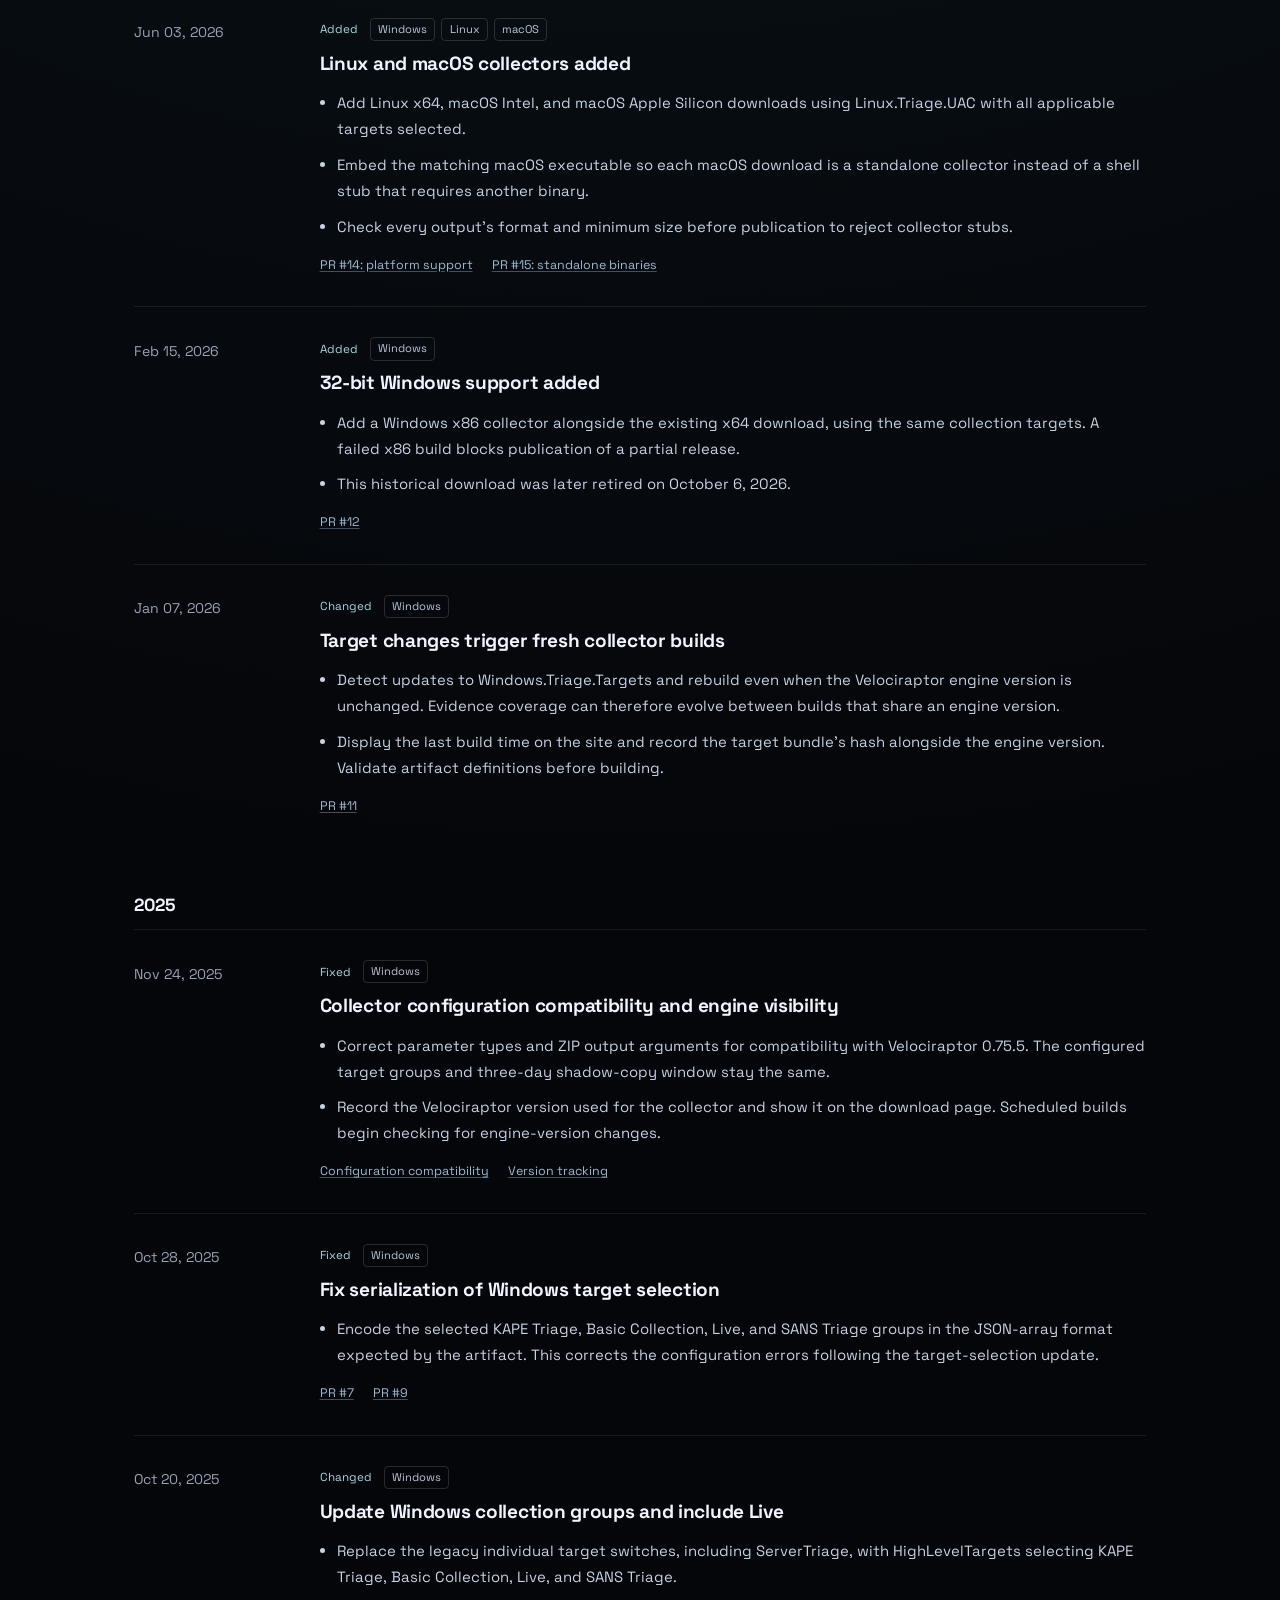
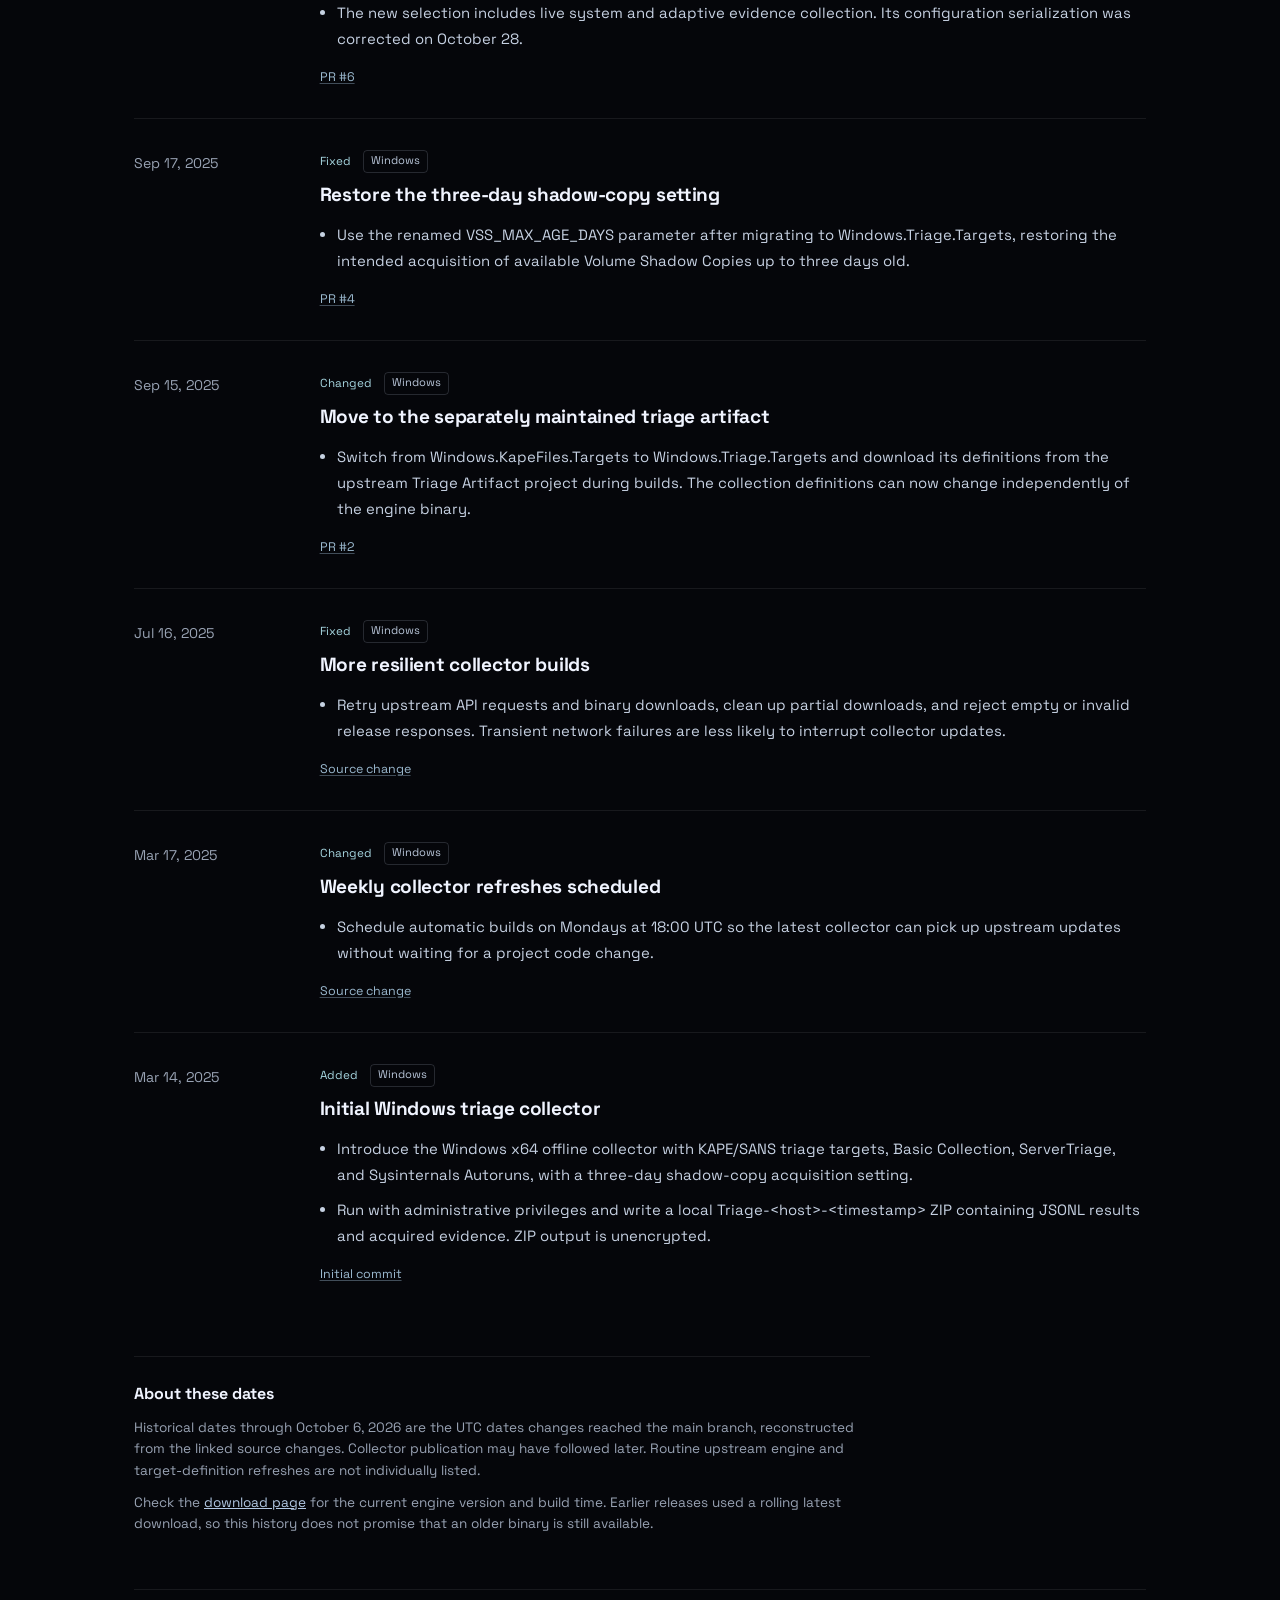
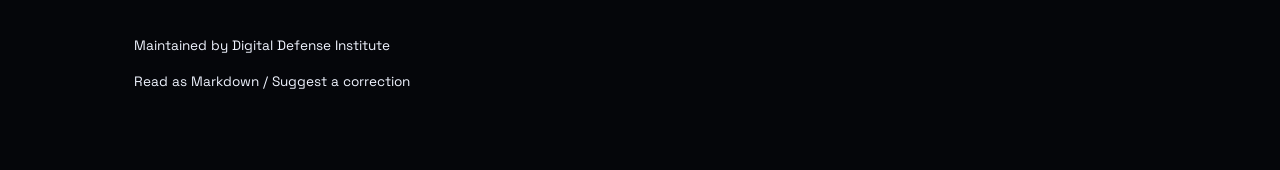
==== commit f00419e2: "Date the published collection validation changelog entry" ====
--- a/changelog.html
+++ b/changelog.html
@@ -26,9 +26,9 @@
         <div class="changelog-filters" role="group" aria-label="Filter changes by platform" hidden><button type="button" data-filter="all" aria-pressed="true">All platforms</button><button type="button" data-filter="windows" aria-pressed="false">Windows</button><button type="button" data-filter="linux" aria-pressed="false">Linux</button><button type="button" data-filter="macos" aria-pressed="false">macOS</button></div>
         <nav class="changelog-years" aria-label="Jump to year"><a href="#year-2026">2026</a><a href="#year-2025">2025</a></nav>
       </div>
-      <p class="changelog-count" role="status" aria-live="polite">13 dated updates</p>
+      <p class="changelog-count" role="status" aria-live="polite">14 dated updates</p>
       <details class="change-section change-pending">
-<summary><strong>Not yet released</strong><span>2 proposals under review</span></summary>
+<summary><strong>Not yet released</strong><span>1 proposals under review</span></summary>
 <p class="change-pending-note">These changes are not in the current downloads.</p>
 <article class="change-entry change-proposed" id="unreleased-windows-evidence" data-platforms="windows" data-dated="false">
   <div class="change-date"><span>Not yet released</span></div>
@@ -36,20 +36,20 @@
     <div class="change-tags"><span class="change-kind">Proposed</span><span class="change-platform">Windows</span></div>
     <h3><a class="change-permalink" href="#unreleased-windows-evidence">Parsed Windows evidence and download attribution</a></h3>
     <ul><li>Add parsed SRUM, BAM, UserAssist, AppCompatCache, and Amcache results alongside the raw evidence already collected.</li><li>Preserve raw Zone.Identifier streams under user profiles, with a 20-directory recursion limit and a 64 KiB per-stream size selection limit. The stream&#x27;s parent file is not acquired by this pass.</li><li>Hosted Windows tests found small warm-run parser overhead; first-collection timings varied substantially between runners. Workstation impact remains workload-dependent. Broader staging-file acquisition and ListSync/Search exclusions are separate follow-ups awaiting upstream support.</li></ul>
-    <div class="change-sources" aria-label="Sources"><a href="https://github.com/Digital-Defense-Institute/triage.zip/issues/20">Issue #20</a></div>
-  </div>
-</article>
-<article class="change-entry change-proposed" id="unreleased-collection-validation" data-platforms="windows linux" data-dated="false">
-  <div class="change-date"><span>Not yet released</span></div>
-  <div class="change-body">
-    <div class="change-tags"><span class="change-kind">Proposed</span><span class="change-platform">Windows</span><span class="change-platform">Linux</span></div>
-    <h3><a class="change-permalink" href="#unreleased-collection-validation">Check collection results before publication</a></h3>
-    <ul><li>Run the production Windows and Linux collectors on disposable CI runners and validate their resulting evidence archives before publishing a release.</li><li>Require the published executables to match the tested binaries. Collection errors and incomplete evidence can block publication even when the collector exits successfully.</li></ul>
-    <div class="change-sources" aria-label="Sources"><a href="https://github.com/Digital-Defense-Institute/triage.zip/pull/21">PR #21 (open)</a></div>
+    <div class="change-sources" aria-label="Sources"><a href="https://github.com/Digital-Defense-Institute/triage.zip/issues/20">Issue #20</a><a href="https://github.com/Digital-Defense-Institute/triage.zip/pull/23">PR #23 (open)</a></div>
   </div>
 </article>
 </details>
 <section class="change-section change-year" id="year-2026" aria-labelledby="heading-2026"><h2 class="change-year-heading" id="heading-2026">2026</h2>
+<article class="change-entry" id="2026-11-06-collection-validation" data-platforms="windows linux" data-dated="true">
+  <div class="change-date"><time datetime="2026-11-06">Nov 06, 2026</time></div>
+  <div class="change-body">
+    <div class="change-tags"><span class="change-kind">Changed</span><span class="change-platform">Windows</span><span class="change-platform">Linux</span></div>
+    <h3><a class="change-permalink" href="#2026-11-06-collection-validation">Check collection results before publication</a></h3>
+    <ul><li>Run the production Windows and Linux collectors on disposable CI runners and validate their resulting evidence archives before publishing a release.</li><li>Require the published executables to match the tested binaries. Collection errors and incomplete evidence can block publication even when the collector exits successfully.</li></ul>
+    <div class="change-sources" aria-label="Sources"><a href="https://github.com/Digital-Defense-Institute/triage.zip/pull/21">PR #21</a></div>
+  </div>
+</article>
 <article class="change-entry" id="2026-10-06-windows-x86-retired" data-platforms="windows linux macos" data-dated="true">
   <div class="change-date"><time datetime="2026-10-06">Oct 06, 2026</time></div>
   <div class="change-body">
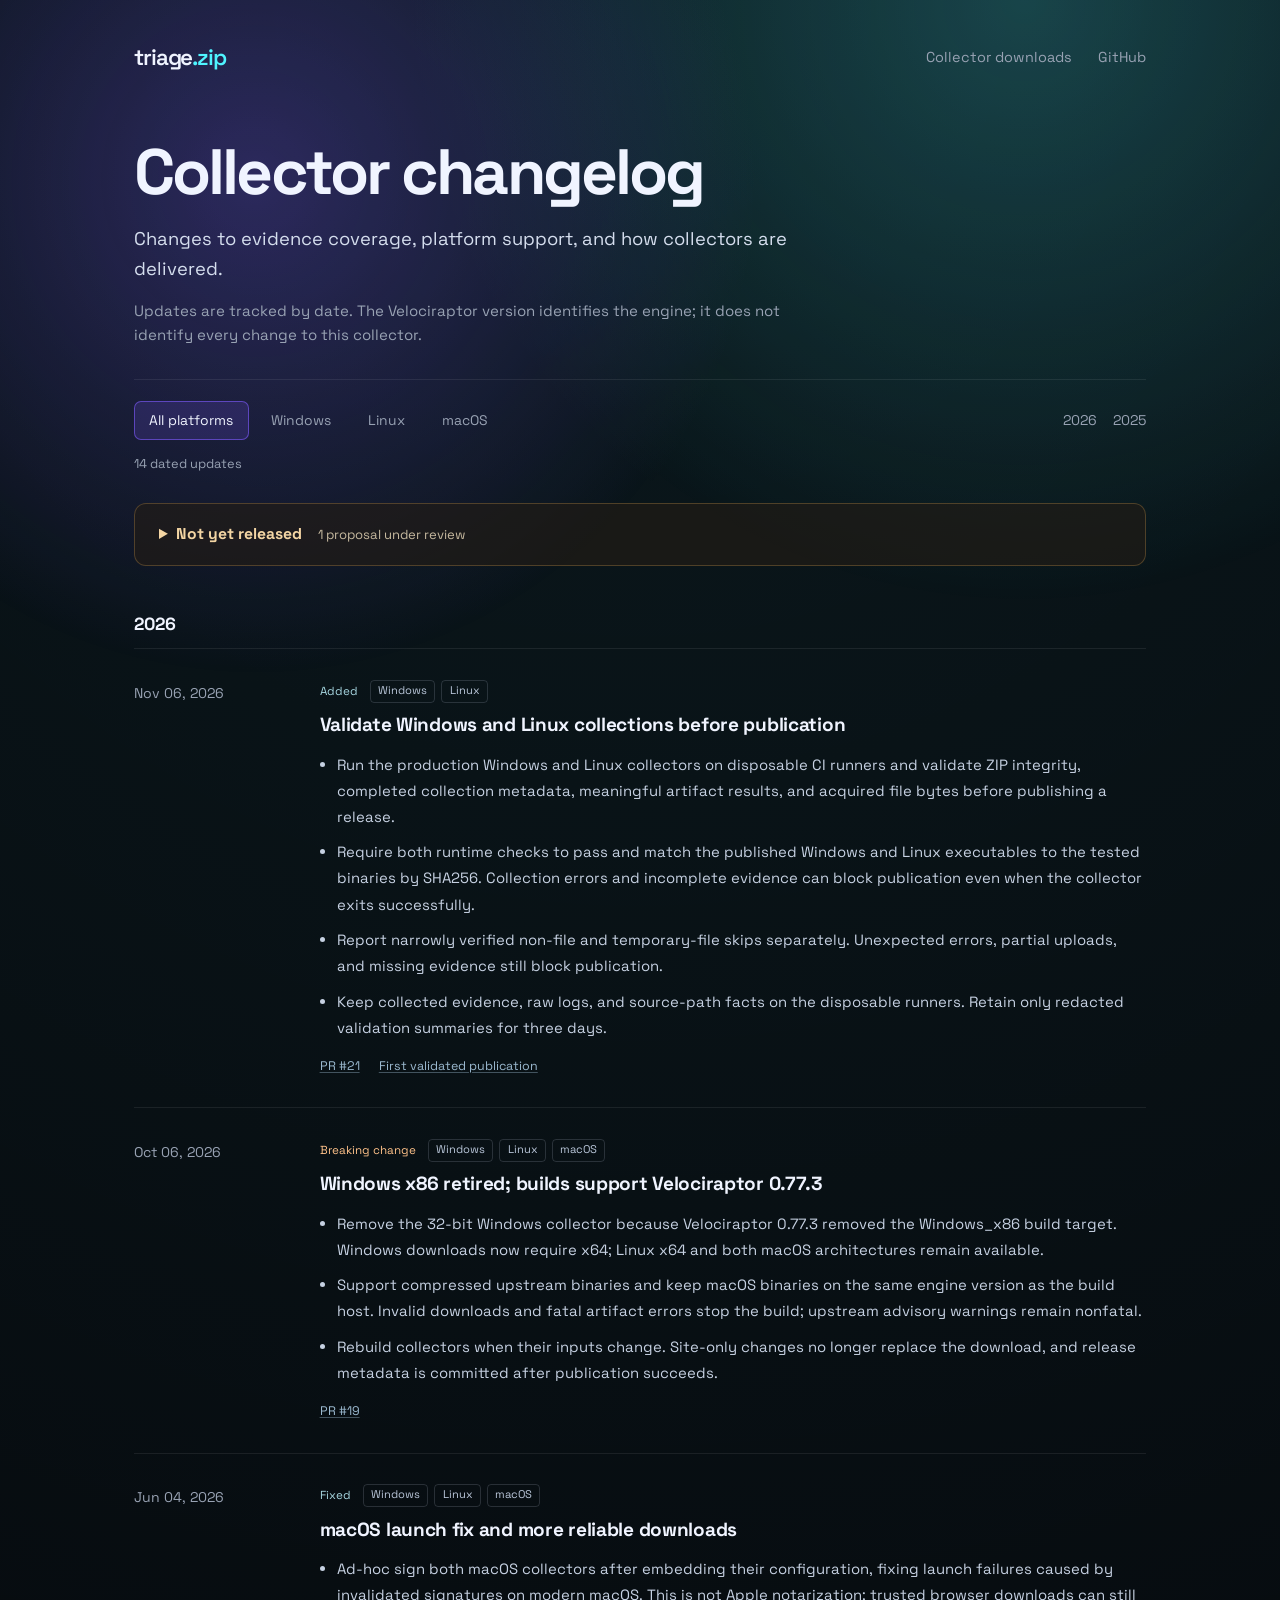
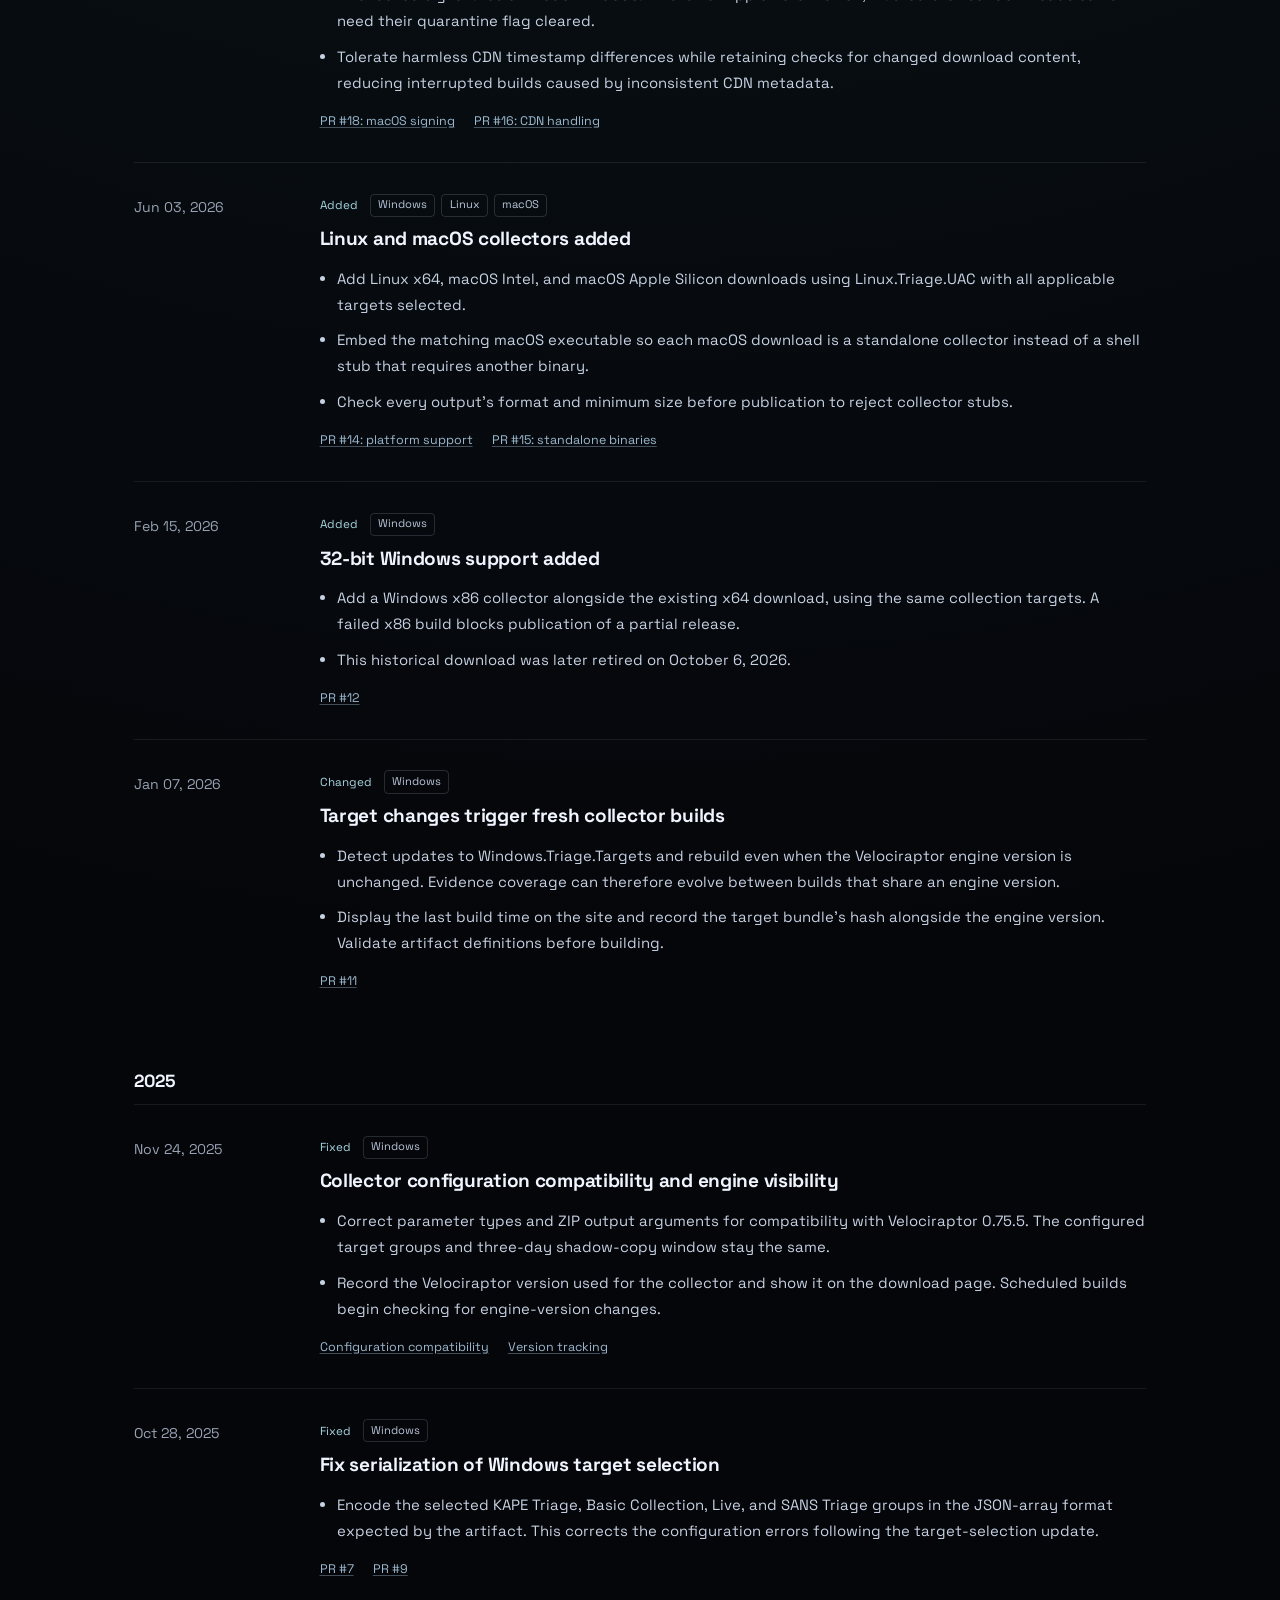
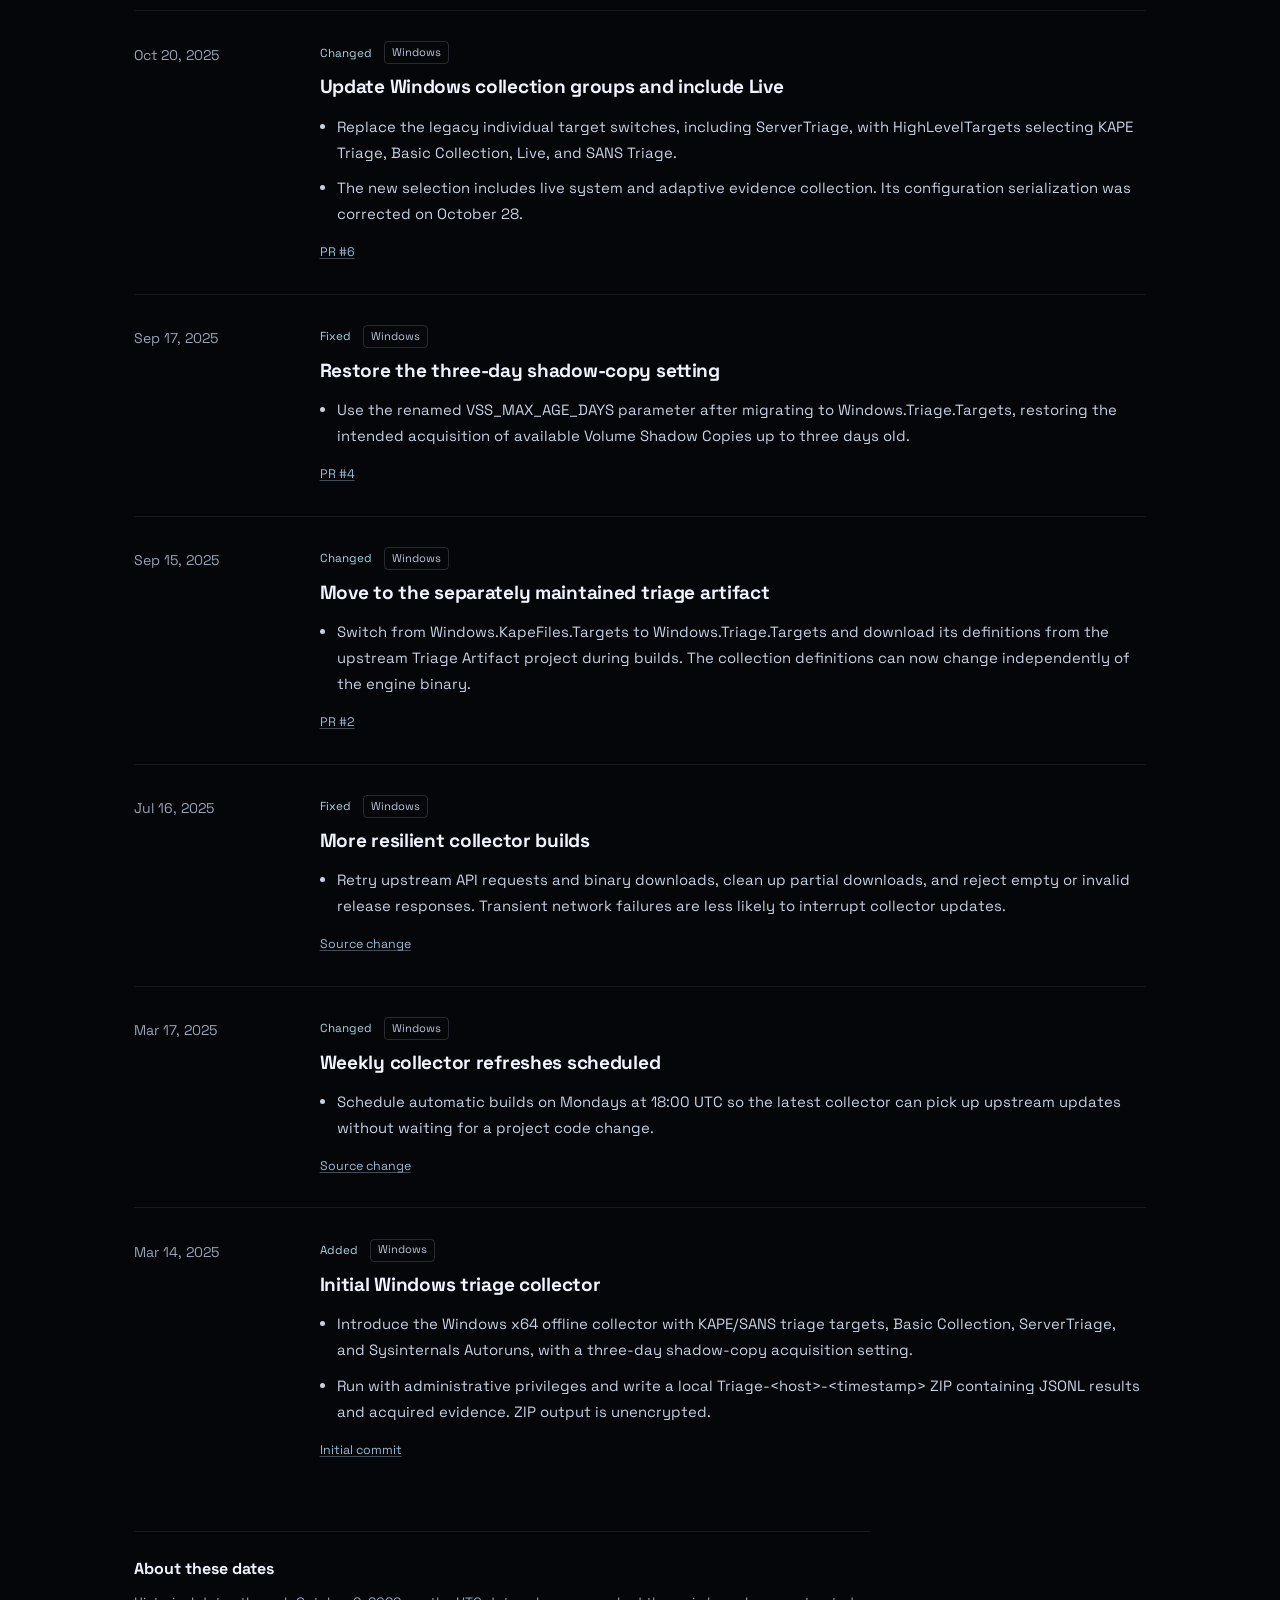
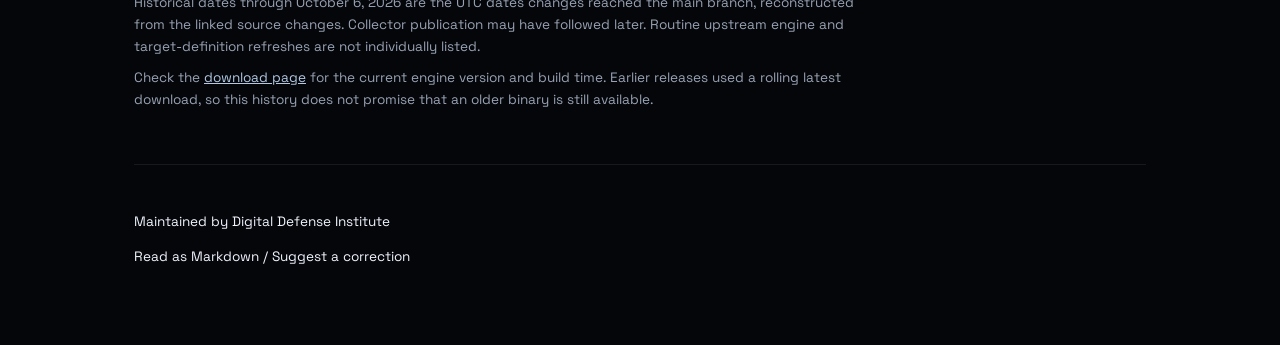
==== commit c237b89c: "docs: record published collection validation" ====
--- a/changelog.html
+++ b/changelog.html
@@ -28,7 +28,7 @@
       </div>
       <p class="changelog-count" role="status" aria-live="polite">14 dated updates</p>
       <details class="change-section change-pending">
-<summary><strong>Not yet released</strong><span>1 proposals under review</span></summary>
+<summary><strong>Not yet released</strong><span>1 proposal under review</span></summary>
 <p class="change-pending-note">These changes are not in the current downloads.</p>
 <article class="change-entry change-proposed" id="unreleased-windows-evidence" data-platforms="windows" data-dated="false">
   <div class="change-date"><span>Not yet released</span></div>
@@ -44,10 +44,10 @@
 <article class="change-entry" id="2026-11-06-collection-validation" data-platforms="windows linux" data-dated="true">
   <div class="change-date"><time datetime="2026-11-06">Nov 06, 2026</time></div>
   <div class="change-body">
-    <div class="change-tags"><span class="change-kind">Changed</span><span class="change-platform">Windows</span><span class="change-platform">Linux</span></div>
-    <h3><a class="change-permalink" href="#2026-11-06-collection-validation">Check collection results before publication</a></h3>
-    <ul><li>Run the production Windows and Linux collectors on disposable CI runners and validate their resulting evidence archives before publishing a release.</li><li>Require the published executables to match the tested binaries. Collection errors and incomplete evidence can block publication even when the collector exits successfully.</li></ul>
-    <div class="change-sources" aria-label="Sources"><a href="https://github.com/Digital-Defense-Institute/triage.zip/pull/21">PR #21</a></div>
+    <div class="change-tags"><span class="change-kind">Added</span><span class="change-platform">Windows</span><span class="change-platform">Linux</span></div>
+    <h3><a class="change-permalink" href="#2026-11-06-collection-validation">Validate Windows and Linux collections before publication</a></h3>
+    <ul><li>Run the production Windows and Linux collectors on disposable CI runners and validate ZIP integrity, completed collection metadata, meaningful artifact results, and acquired file bytes before publishing a release.</li><li>Require both runtime checks to pass and match the published Windows and Linux executables to the tested binaries by SHA256. Collection errors and incomplete evidence can block publication even when the collector exits successfully.</li><li>Report narrowly verified non-file and temporary-file skips separately. Unexpected errors, partial uploads, and missing evidence still block publication.</li><li>Keep collected evidence, raw logs, and source-path facts on the disposable runners. Retain only redacted validation summaries for three days.</li></ul>
+    <div class="change-sources" aria-label="Sources"><a href="https://github.com/Digital-Defense-Institute/triage.zip/pull/21">PR #21</a><a href="https://github.com/Digital-Defense-Institute/triage.zip/actions/runs/42257200819">First validated publication</a></div>
   </div>
 </article>
 <article class="change-entry" id="2026-10-06-windows-x86-retired" data-platforms="windows linux macos" data-dated="true">
